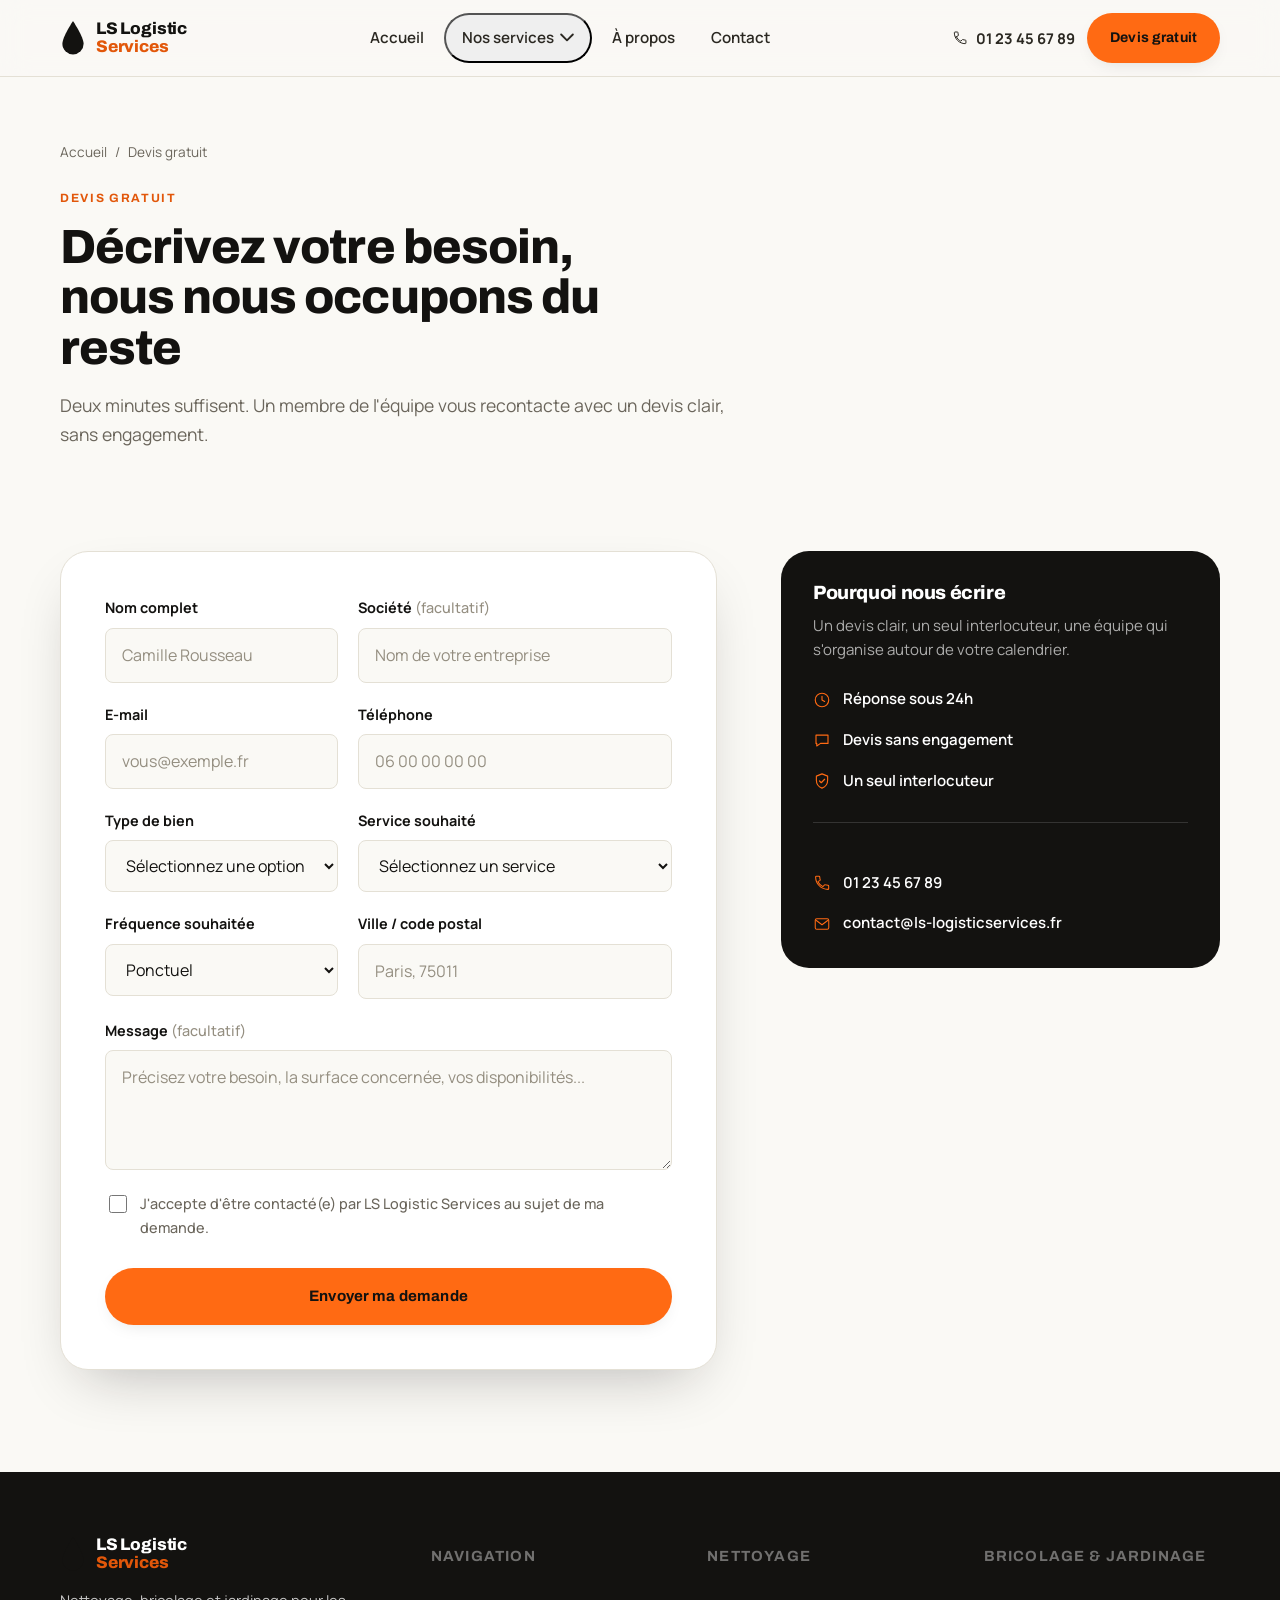
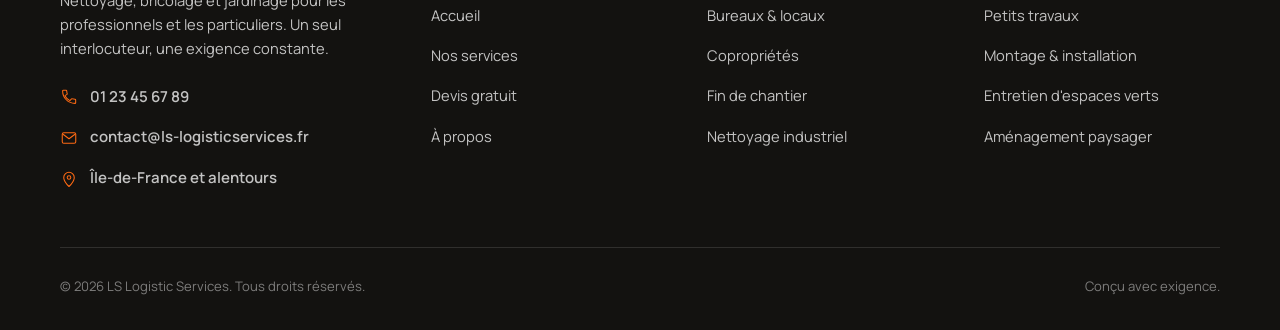
==== devis.html @ 2e5349ce "Build premium static site for LS Logistic Services Static HTML/CSS/JS site (no build step) covering " ====
<!DOCTYPE html>
<html lang="fr">
<head>
<meta charset="UTF-8" />
<meta name="viewport" content="width=device-width, initial-scale=1.0" />
<title>Devis gratuit | LS Logistic Services</title>
<meta name="description" content="Demandez votre devis gratuit pour un service de nettoyage, bricolage ou jardinage. Réponse sous 24h, sans engagement." />
<link rel="preconnect" href="https://fonts.googleapis.com" />
<link rel="preconnect" href="https://fonts.gstatic.com" crossorigin />
<link href="https://fonts.googleapis.com/css2?family=Archivo:wght@600;700;800&amp;family=Manrope:wght@400;500;600;700&amp;display=swap" rel="stylesheet" />
<link rel="stylesheet" href="assets/css/style.css" />
</head>
<body>

<header class="site-header">
  <div class="container nav">
    <a href="index.html" class="brand">
      <svg viewBox="0 0 24 32" fill="currentColor" aria-hidden="true"><path d="M12 0C12 0 2 15 2 21.5A10 10 0 0 0 22 21.5C22 15 12 0 12 0Z"/></svg>
      <span class="brand-name"><span>LS Logistic</span><span>Services</span></span>
    </a>

    <nav class="nav-links" aria-label="Navigation principale">
      <a href="index.html" class="nav-link">Accueil</a>
      <div class="has-mega">
        <button class="nav-link" data-mega-trigger type="button" aria-expanded="false" aria-haspopup="true">
          Nos services
          <svg viewBox="0 0 12 8" fill="none" aria-hidden="true"><path d="M1 1L6 6L11 1" stroke="currentColor" stroke-width="1.6" stroke-linecap="round" stroke-linejoin="round"/></svg>
        </button>
        <div class="mega" data-mega>
          <div class="mega-grid">
            <div>
              <div class="mega-col-title">Nettoyage</div>
              <a class="mega-link" href="service-nettoyage-bureaux.html">Bureaux &amp; locaux professionnels</a>
              <a class="mega-link" href="service-nettoyage-copropriete.html">Copropriétés &amp; parties communes</a>
              <a class="mega-link" href="service-nettoyage-fin-chantier.html">Fin de chantier</a>
              <a class="mega-link" href="service-nettoyage-industriel.html">Nettoyage industriel</a>
            </div>
            <div>
              <div class="mega-col-title">Bricolage</div>
              <a class="mega-link" href="service-bricolage-petits-travaux.html">Petits travaux &amp; réparations</a>
              <a class="mega-link" href="service-bricolage-montage.html">Montage &amp; installation</a>
            </div>
            <div>
              <div class="mega-col-title">Jardinage</div>
              <a class="mega-link" href="service-jardinage-entretien.html">Entretien d'espaces verts</a>
              <a class="mega-link" href="service-jardinage-amenagement.html">Aménagement paysager</a>
            </div>
          </div>
          <div class="mega-foot">
            <span class="field-help">8 services, une seule équipe de confiance.</span>
            <a href="services.html">Voir tous nos services →</a>
          </div>
        </div>
      </div>
      <a href="index.html#a-propos" class="nav-link">À propos</a>
      <a href="index.html#contact" class="nav-link">Contact</a>
    </nav>

    <div class="nav-actions">
      <a href="tel:+33123456789" class="nav-phone">
        <svg width="16" height="16" viewBox="0 0 24 24" fill="none" aria-hidden="true"><path d="M6.6 10.2c1.4 2.8 3.8 5.2 6.6 6.6l2.2-2.2c.3-.3.7-.4 1-.2 1.1.4 2.3.6 3.5.6.6 0 1 .4 1 1V19.5c0 .6-.4 1-1 1C10.9 20.5 3.5 13.1 3.5 4c0-.6.4-1 1-1H8c.6 0 1 .4 1 1 0 1.2.2 2.4.6 3.5.1.3 0 .7-.2 1L6.6 10.2Z" stroke="currentColor" stroke-width="1.5" stroke-linejoin="round" stroke-linecap="round"/></svg>
        01 23 45 67 89
      </a>
      <a href="devis.html" class="btn btn-primary nav-cta">Devis gratuit</a>
      <button class="nav-toggle" data-nav-toggle type="button" aria-label="Ouvrir le menu" aria-expanded="false">
        <svg viewBox="0 0 20 20" fill="none" aria-hidden="true"><path d="M3 5H17M3 10H17M3 15H17" stroke="currentColor" stroke-width="1.6" stroke-linecap="round"/></svg>
      </button>
    </div>
  </div>

  <div class="mobile-panel" data-mobile-panel>
    <a href="index.html" class="mobile-link">Accueil</a>
    <button class="mobile-link" data-mobile-sub-toggle type="button" aria-expanded="false" style="width:100%;border:none;background:none;text-align:left;">
      Nos services
      <svg width="16" height="16" viewBox="0 0 12 8" fill="none" aria-hidden="true"><path d="M1 1L6 6L11 1" stroke="currentColor" stroke-width="1.6" stroke-linecap="round" stroke-linejoin="round"/></svg>
    </button>
    <div class="mobile-sub" data-mobile-sub>
      <a href="service-nettoyage-bureaux.html">Nettoyage : Bureaux &amp; locaux</a>
      <a href="service-nettoyage-copropriete.html">Nettoyage : Copropriétés</a>
      <a href="service-nettoyage-fin-chantier.html">Nettoyage : Fin de chantier</a>
      <a href="service-nettoyage-industriel.html">Nettoyage : Industriel</a>
      <a href="service-bricolage-petits-travaux.html">Bricolage : Petits travaux</a>
      <a href="service-bricolage-montage.html">Bricolage : Montage &amp; installation</a>
      <a href="service-jardinage-entretien.html">Jardinage : Entretien</a>
      <a href="service-jardinage-amenagement.html">Jardinage : Aménagement</a>
      <a href="services.html">Voir tous nos services</a>
    </div>
    <a href="index.html#a-propos" class="mobile-link">À propos</a>
    <a href="index.html#contact" class="mobile-link">Contact</a>
    <a href="devis.html" class="btn btn-primary btn-block mobile-cta">Devis gratuit</a>
  </div>
</header>

<main>

  <section class="page-hero" style="padding-bottom:0;">
    <div class="container">
      <div class="crumb">
        <a href="index.html">Accueil</a>
        <span>/</span>
        <span>Devis gratuit</span>
      </div>
      <span class="eyebrow">Devis gratuit</span>
      <h1 style="margin-top:12px;max-width:20ch;">Décrivez votre besoin, nous nous occupons du reste</h1>
      <p class="lede" style="margin-top:18px;">Deux minutes suffisent. Un membre de l'équipe vous recontacte avec un devis clair, sans engagement.</p>
    </div>
  </section>

  <section class="section">
    <div class="container split" style="align-items:start;">

      <div data-quote-card data-reveal>
        <div class="form-card">
          <form data-quote-form novalidate>
            <div class="form-grid cols-2">
              <div class="field">
                <label for="nom">Nom complet</label>
                <input type="text" id="nom" name="nom" placeholder="Camille Rousseau" required />
                <span class="field-error">Merci d'indiquer votre nom.</span>
              </div>
              <div class="field">
                <label for="societe">Société <span class="optional">(facultatif)</span></label>
                <input type="text" id="societe" name="societe" placeholder="Nom de votre entreprise" />
              </div>
              <div class="field">
                <label for="email">E-mail</label>
                <input type="email" id="email" name="email" placeholder="vous@exemple.fr" required />
                <span class="field-error">Merci d'indiquer une adresse e-mail valide.</span>
              </div>
              <div class="field">
                <label for="telephone">Téléphone</label>
                <input type="tel" id="telephone" name="telephone" placeholder="06 00 00 00 00" required />
                <span class="field-error">Merci d'indiquer votre numéro de téléphone.</span>
              </div>
              <div class="field">
                <label for="type-bien">Type de bien</label>
                <select id="type-bien" name="type-bien" required>
                  <option value="">Sélectionnez une option</option>
                  <option value="particulier">Particulier</option>
                  <option value="copropriete">Copropriété</option>
                  <option value="bureaux">Bureaux &amp; commerces</option>
                  <option value="industriel">Site industriel</option>
                </select>
                <span class="field-error">Merci de préciser le type de bien.</span>
              </div>
              <div class="field">
                <label for="service">Service souhaité</label>
                <select id="service" name="service" required>
                  <option value="">Sélectionnez un service</option>
                  <optgroup label="Nettoyage">
                    <option value="nettoyage-bureaux">Bureaux &amp; locaux professionnels</option>
                    <option value="nettoyage-copropriete">Copropriétés &amp; parties communes</option>
                    <option value="nettoyage-fin-chantier">Fin de chantier</option>
                    <option value="nettoyage-industriel">Nettoyage industriel</option>
                  </optgroup>
                  <optgroup label="Bricolage">
                    <option value="bricolage-petits-travaux">Petits travaux &amp; réparations</option>
                    <option value="bricolage-montage">Montage &amp; installation</option>
                  </optgroup>
                  <optgroup label="Jardinage">
                    <option value="jardinage-entretien">Entretien d'espaces verts</option>
                    <option value="jardinage-amenagement">Aménagement paysager</option>
                  </optgroup>
                  <option value="plusieurs">Plusieurs services / à définir</option>
                </select>
                <span class="field-error">Merci de sélectionner un service.</span>
              </div>
              <div class="field">
                <label for="frequence">Fréquence souhaitée</label>
                <select id="frequence" name="frequence">
                  <option value="ponctuel">Ponctuel</option>
                  <option value="hebdomadaire">Hebdomadaire</option>
                  <option value="mensuel">Mensuel</option>
                  <option value="a-definir">À définir ensemble</option>
                </select>
              </div>
              <div class="field">
                <label for="ville">Ville / code postal</label>
                <input type="text" id="ville" name="ville" placeholder="Paris, 75011" required />
                <span class="field-error">Merci d'indiquer votre ville ou code postal.</span>
              </div>
            </div>

            <div class="field" style="margin-top:20px;">
              <label for="message">Message <span class="optional">(facultatif)</span></label>
              <textarea id="message" name="message" placeholder="Précisez votre besoin, la surface concernée, vos disponibilités..."></textarea>
            </div>

            <div class="checkbox-row" style="margin-top:22px;">
              <input type="checkbox" id="consent" name="consent" required />
              <label for="consent">J'accepte d'être contacté(e) par LS Logistic Services au sujet de ma demande.</label>
            </div>

            <button type="submit" class="btn btn-primary btn-block" style="margin-top:28px;">Envoyer ma demande</button>
          </form>
        </div>
      </div>

      <div data-quote-success class="form-card form-success" data-reveal>
        <svg viewBox="0 0 48 48" fill="none" aria-hidden="true"><circle cx="24" cy="24" r="21" stroke="currentColor" stroke-width="2"/><path d="M15 24.5L21 30.5L33 17.5" stroke="currentColor" stroke-width="2.4" stroke-linecap="round" stroke-linejoin="round"/></svg>
        <h3>Votre demande a bien été reçue</h3>
        <p>Merci. Un membre de l'équipe LS Logistic Services revient vers vous sous 24h avec un devis clair et sans engagement.</p>
        <a href="index.html" class="btn btn-outline" style="margin-top:24px;">Retour à l'accueil</a>
      </div>

      <div data-reveal data-reveal-delay="120">
        <div class="side-card">
          <h3>Pourquoi nous écrire</h3>
          <p>Un devis clair, un seul interlocuteur, une équipe qui s'organise autour de votre calendrier.</p>
          <div class="side-contact">
            <div>
              <svg viewBox="0 0 24 24" fill="none" aria-hidden="true"><circle cx="12" cy="12" r="9" stroke="currentColor" stroke-width="1.5"/><path d="M12 7V12L15.5 14" stroke="currentColor" stroke-width="1.5" stroke-linecap="round" stroke-linejoin="round"/></svg>
              Réponse sous 24h
            </div>
            <div>
              <svg viewBox="0 0 24 24" fill="none" aria-hidden="true"><path d="M4 5.5H20V16.5H10L5 20V16.5H4Z" stroke="currentColor" stroke-width="1.5" stroke-linejoin="round"/></svg>
              Devis sans engagement
            </div>
            <div>
              <svg viewBox="0 0 24 24" fill="none" aria-hidden="true"><path d="M12 2.5L19.5 5.5V11C19.5 16 16.2 20 12 21.5C7.8 20 4.5 16 4.5 11V5.5Z" stroke="currentColor" stroke-width="1.5" stroke-linejoin="round"/><path d="M8.7 12L11 14.3L15.5 9.7" stroke="currentColor" stroke-width="1.6" stroke-linecap="round" stroke-linejoin="round"/></svg>
              Un seul interlocuteur
            </div>
          </div>
          <div style="margin-top:28px;padding-top:24px;border-top:1px solid rgba(255,255,255,0.14);">
            <div class="side-contact">
              <a href="tel:+33123456789">
                <svg viewBox="0 0 24 24" fill="none" aria-hidden="true"><path d="M6.6 10.2c1.4 2.8 3.8 5.2 6.6 6.6l2.2-2.2c.3-.3.7-.4 1-.2 1.1.4 2.3.6 3.5.6.6 0 1 .4 1 1V19.5c0 .6-.4 1-1 1C10.9 20.5 3.5 13.1 3.5 4c0-.6.4-1 1-1H8c.6 0 1 .4 1 1 0 1.2.2 2.4.6 3.5.1.3 0 .7-.2 1L6.6 10.2Z" stroke="currentColor" stroke-width="1.4" stroke-linejoin="round" stroke-linecap="round"/></svg>
                01 23 45 67 89
              </a>
              <a href="mailto:contact@ls-logisticservices.fr">
                <svg viewBox="0 0 24 24" fill="none" aria-hidden="true"><rect x="3" y="5" width="18" height="14" rx="2" stroke="currentColor" stroke-width="1.4"/><path d="M4 7L12 13L20 7" stroke="currentColor" stroke-width="1.4" stroke-linecap="round" stroke-linejoin="round"/></svg>
                contact@ls-logisticservices.fr
              </a>
            </div>
          </div>
        </div>
      </div>

    </div>
  </section>

</main>

<footer class="site-footer" id="contact">
  <div class="container">
    <div class="footer-grid">
      <div class="footer-brand">
        <a href="index.html" class="brand">
          <svg viewBox="0 0 24 32" fill="currentColor" aria-hidden="true"><path d="M12 0C12 0 2 15 2 21.5A10 10 0 0 0 22 21.5C22 15 12 0 12 0Z"/></svg>
          <span class="brand-name"><span>LS Logistic</span><span>Services</span></span>
        </a>
        <p>Nettoyage, bricolage et jardinage pour les professionnels et les particuliers. Un seul interlocuteur, une exigence constante.</p>
        <div class="side-contact" style="margin-top:24px;">
          <a href="tel:+33123456789">
            <svg viewBox="0 0 24 24" fill="none" aria-hidden="true"><path d="M6.6 10.2c1.4 2.8 3.8 5.2 6.6 6.6l2.2-2.2c.3-.3.7-.4 1-.2 1.1.4 2.3.6 3.5.6.6 0 1 .4 1 1V19.5c0 .6-.4 1-1 1C10.9 20.5 3.5 13.1 3.5 4c0-.6.4-1 1-1H8c.6 0 1 .4 1 1 0 1.2.2 2.4.6 3.5.1.3 0 .7-.2 1L6.6 10.2Z" stroke="currentColor" stroke-width="1.4" stroke-linejoin="round" stroke-linecap="round"/></svg>
            01 23 45 67 89
          </a>
          <a href="mailto:contact@ls-logisticservices.fr">
            <svg viewBox="0 0 24 24" fill="none" aria-hidden="true"><rect x="3" y="5" width="18" height="14" rx="2" stroke="currentColor" stroke-width="1.4"/><path d="M4 7L12 13L20 7" stroke="currentColor" stroke-width="1.4" stroke-linecap="round" stroke-linejoin="round"/></svg>
            contact@ls-logisticservices.fr
          </a>
          <div>
            <svg viewBox="0 0 24 24" fill="none" aria-hidden="true"><path d="M12 22C12 22 19 15.4 19 10A7 7 0 0 0 5 10C5 15.4 12 22 12 22Z" stroke="currentColor" stroke-width="1.4" stroke-linejoin="round"/><circle cx="12" cy="10" r="2.4" stroke="currentColor" stroke-width="1.4"/></svg>
            Île-de-France et alentours
          </div>
        </div>
      </div>
      <div class="footer-col">
        <div class="footer-col-title">Navigation</div>
        <a href="index.html">Accueil</a>
        <a href="services.html">Nos services</a>
        <a href="devis.html">Devis gratuit</a>
        <a href="index.html#a-propos">À propos</a>
      </div>
      <div class="footer-col">
        <div class="footer-col-title">Nettoyage</div>
        <a href="service-nettoyage-bureaux.html">Bureaux &amp; locaux</a>
        <a href="service-nettoyage-copropriete.html">Copropriétés</a>
        <a href="service-nettoyage-fin-chantier.html">Fin de chantier</a>
        <a href="service-nettoyage-industriel.html">Nettoyage industriel</a>
      </div>
      <div class="footer-col">
        <div class="footer-col-title">Bricolage &amp; jardinage</div>
        <a href="service-bricolage-petits-travaux.html">Petits travaux</a>
        <a href="service-bricolage-montage.html">Montage &amp; installation</a>
        <a href="service-jardinage-entretien.html">Entretien d'espaces verts</a>
        <a href="service-jardinage-amenagement.html">Aménagement paysager</a>
      </div>
    </div>
    <div class="footer-bottom">
      <span>© 2026 LS Logistic Services. Tous droits réservés.</span>
      <span>Conçu avec exigence.</span>
    </div>
  </div>
</footer>

<script src="assets/js/main.js"></script>
</body>
</html>
---- assets/css/style.css ----
/* ==========================================================================
   LS Logistic Services: design system
   Ink / Paper / Orange. Archivo (display) + Manrope (text).
   ========================================================================== */

:root {
  --ink: #131210;
  --ink-soft: #2b2822;
  --paper: #faf9f5;
  --paper-alt: #f1eee6;
  --orange: #ff6a13;
  --orange-deep: #e2570a;
  --orange-tint: #fff0e2;
  --line: #e4e0d5;
  --gray: #6b665c;
  --gray-light: #948e80;
  --white: #ffffff;

  --radius-sm: 8px;
  --radius-md: 16px;
  --radius-lg: 28px;
  --radius-pill: 999px;

  --shadow-sm: 0 6px 20px -10px rgba(19, 18, 16, 0.18);
  --shadow-md: 0 24px 60px -24px rgba(19, 18, 16, 0.3);
  --shadow-lg: 0 40px 90px -30px rgba(19, 18, 16, 0.38);

  --ease: cubic-bezier(0.16, 1, 0.3, 1);
  --container: 1240px;
}

*,
*::before,
*::after {
  box-sizing: border-box;
}

html {
  scroll-behavior: smooth;
}

@media (prefers-reduced-motion: reduce) {
  html {
    scroll-behavior: auto;
  }
  *,
  *::before,
  *::after {
    animation-duration: 0.001ms !important;
    animation-iteration-count: 1 !important;
    transition-duration: 0.001ms !important;
    scroll-behavior: auto !important;
  }
}

body {
  margin: 0;
  background: var(--paper);
  color: var(--ink);
  font-family: "Manrope", -apple-system, BlinkMacSystemFont, "Segoe UI", sans-serif;
  font-size: 16px;
  line-height: 1.65;
  -webkit-font-smoothing: antialiased;
  text-rendering: optimizeLegibility;
}

img {
  max-width: 100%;
  display: block;
}

a {
  color: inherit;
  text-decoration: none;
}

ul {
  margin: 0;
  padding: 0;
  list-style: none;
}

button {
  font: inherit;
  cursor: pointer;
}

h1,
h2,
h3,
h4 {
  font-family: "Archivo", "Manrope", sans-serif;
  font-weight: 800;
  line-height: 1.05;
  letter-spacing: -0.02em;
  margin: 0;
  color: var(--ink);
}

p {
  margin: 0;
}

.container {
  width: 100%;
  max-width: var(--container);
  margin-inline: auto;
  padding-inline: 24px;
}

@media (min-width: 768px) {
  .container {
    padding-inline: 40px;
  }
}

.eyebrow {
  display: inline-flex;
  align-items: center;
  gap: 8px;
  font-family: "Archivo", sans-serif;
  font-size: 0.75rem;
  font-weight: 700;
  letter-spacing: 0.14em;
  text-transform: uppercase;
  color: var(--orange-deep);
}

.section {
  padding-block: clamp(56px, 8vw, 112px);
}

.section--alt {
  background: var(--paper-alt);
}

.section-head {
  max-width: 720px;
  margin-bottom: clamp(32px, 5vw, 56px);
}

.section-head h2 {
  font-size: clamp(1.9rem, 3.2vw, 2.6rem);
  margin-top: 12px;
}

.section-head p {
  margin-top: 16px;
  color: var(--gray);
  font-size: 1.05rem;
  max-width: 60ch;
}

.lede {
  font-size: 1.1rem;
  color: var(--gray);
  max-width: 62ch;
}

/* ---------------------------- Buttons ---------------------------- */

.btn {
  display: inline-flex;
  align-items: center;
  justify-content: center;
  gap: 10px;
  padding: 15px 28px;
  border-radius: var(--radius-pill);
  font-family: "Archivo", sans-serif;
  font-weight: 700;
  font-size: 0.95rem;
  letter-spacing: 0.01em;
  white-space: nowrap;
  border: 1.5px solid transparent;
  transition: transform 0.35s var(--ease), background-color 0.35s var(--ease),
    border-color 0.35s var(--ease), color 0.35s var(--ease), box-shadow 0.35s var(--ease);
}

.btn:active {
  transform: scale(0.97);
}

.btn-primary {
  background: var(--orange);
  color: var(--ink);
  box-shadow: var(--shadow-sm);
}

.btn-primary:hover {
  background: var(--orange-deep);
  box-shadow: var(--shadow-md);
  transform: translateY(-2px);
}

.btn-dark {
  background: var(--ink);
  color: var(--white);
}

.btn-dark:hover {
  background: var(--ink-soft);
  transform: translateY(-2px);
}

.btn-outline {
  background: transparent;
  border-color: var(--ink);
  color: var(--ink);
}

.btn-outline:hover {
  background: var(--ink);
  color: var(--white);
  transform: translateY(-2px);
}

.btn-outline-light {
  background: transparent;
  border-color: rgba(255, 255, 255, 0.4);
  color: var(--white);
}

.btn-outline-light:hover {
  background: rgba(255, 255, 255, 0.12);
  border-color: var(--white);
}

.btn-block {
  width: 100%;
}

/* ---------------------------- Header ---------------------------- */

.site-header {
  position: sticky;
  top: 0;
  z-index: 100;
  background: rgba(250, 249, 245, 0.86);
  backdrop-filter: blur(14px) saturate(140%);
  -webkit-backdrop-filter: blur(14px) saturate(140%);
  border-bottom: 1px solid var(--line);
}

.nav {
  height: 76px;
  display: flex;
  align-items: center;
  justify-content: space-between;
  gap: 24px;
}

.brand {
  display: flex;
  align-items: center;
  gap: 10px;
  font-family: "Archivo", sans-serif;
  font-weight: 800;
  font-size: 1.05rem;
  letter-spacing: -0.01em;
  color: var(--ink);
  flex-shrink: 0;
}

.brand svg {
  width: 26px;
  height: 34px;
  color: var(--ink);
}

.brand-name {
  display: flex;
  flex-direction: column;
  line-height: 1.05;
}

.brand-name span:last-child {
  color: var(--orange-deep);
}

.nav-links {
  display: none;
  align-items: center;
  gap: 4px;
}

.nav-link {
  display: flex;
  align-items: center;
  gap: 6px;
  padding: 10px 16px;
  border-radius: var(--radius-pill);
  font-weight: 600;
  font-size: 0.95rem;
  color: var(--ink-soft);
  transition: background-color 0.25s var(--ease), color 0.25s var(--ease);
}

.nav-link:hover,
.nav-link[aria-expanded="true"] {
  background: var(--paper-alt);
  color: var(--ink);
}

.nav-link svg {
  width: 14px;
  height: 14px;
  transition: transform 0.25s var(--ease);
}

.nav-link[aria-expanded="true"] svg {
  transform: rotate(180deg);
}

.nav-actions {
  display: flex;
  align-items: center;
  gap: 12px;
}

.nav-phone {
  display: none;
  font-weight: 700;
  font-size: 0.92rem;
  color: var(--ink-soft);
}

.nav-cta {
  padding: 12px 22px;
  font-size: 0.88rem;
}

@media (min-width: 1024px) {
  .nav-links {
    display: flex;
  }
  .nav-phone {
    display: inline-flex;
    align-items: center;
    gap: 8px;
  }
}

/* Mega menu */

.has-mega {
  position: relative;
}

.mega {
  position: absolute;
  top: calc(100% + 12px);
  left: 50%;
  transform: translate(-50%, 8px);
  width: min(760px, 86vw);
  background: var(--white);
  border: 1px solid var(--line);
  border-radius: var(--radius-lg);
  box-shadow: var(--shadow-lg);
  padding: 32px;
  opacity: 0;
  visibility: hidden;
  pointer-events: none;
  transition: opacity 0.3s var(--ease), transform 0.3s var(--ease), visibility 0.3s;
  z-index: 50;
}

.has-mega:hover .mega,
.has-mega:focus-within .mega,
.mega.is-open {
  opacity: 1;
  visibility: visible;
  pointer-events: auto;
  transform: translate(-50%, 0);
}

.mega-grid {
  display: grid;
  grid-template-columns: repeat(3, 1fr);
  gap: 28px;
}

.mega-col-title {
  font-family: "Archivo", sans-serif;
  font-size: 0.72rem;
  font-weight: 700;
  letter-spacing: 0.12em;
  text-transform: uppercase;
  color: var(--gray-light);
  margin-bottom: 14px;
}

.mega-link {
  display: block;
  padding: 10px 0;
  font-weight: 600;
  color: var(--ink-soft);
  border-bottom: 1px solid transparent;
  transition: color 0.2s var(--ease), padding-left 0.2s var(--ease);
}

.mega-link:hover {
  color: var(--orange-deep);
  padding-left: 4px;
}

.mega-foot {
  margin-top: 24px;
  padding-top: 20px;
  border-top: 1px solid var(--line);
  display: flex;
  align-items: center;
  justify-content: space-between;
  gap: 16px;
}

.mega-foot a {
  font-weight: 700;
  font-size: 0.92rem;
  color: var(--ink);
}

.mega-foot a:hover {
  color: var(--orange-deep);
}

/* Mobile nav */

.nav-toggle {
  display: inline-flex;
  align-items: center;
  justify-content: center;
  width: 42px;
  height: 42px;
  border-radius: var(--radius-sm);
  border: 1.5px solid var(--line);
  background: var(--white);
}

.nav-toggle svg {
  width: 18px;
  height: 18px;
}

@media (min-width: 1024px) {
  .nav-toggle {
    display: none;
  }
}

.mobile-panel {
  position: fixed;
  inset: 76px 0 0 0;
  background: var(--paper);
  z-index: 90;
  overflow-y: auto;
  padding: 24px;
  transform: translateX(100%);
  transition: transform 0.4s var(--ease);
}

.mobile-panel.is-open {
  transform: translateX(0);
}

@media (min-width: 1024px) {
  .mobile-panel {
    display: none;
  }
}

.mobile-link {
  display: flex;
  align-items: center;
  justify-content: space-between;
  padding: 18px 4px;
  border-bottom: 1px solid var(--line);
  font-family: "Archivo", sans-serif;
  font-weight: 700;
  font-size: 1.1rem;
}

.mobile-sub {
  padding-left: 12px;
  display: none;
}

.mobile-sub.is-open {
  display: block;
}

.mobile-sub a {
  display: block;
  padding: 12px 4px;
  font-weight: 600;
  color: var(--gray);
  border-bottom: 1px solid var(--line);
}

.mobile-cta {
  margin-top: 24px;
}

/* ---------------------------- Hero ---------------------------- */

.hero {
  padding-block: clamp(40px, 6vw, 72px) clamp(56px, 8vw, 96px);
}

.hero-grid {
  display: grid;
  gap: 48px;
  align-items: center;
}

@media (min-width: 960px) {
  .hero-grid {
    grid-template-columns: 1.05fr 0.95fr;
    gap: 64px;
  }
}

.hero h1 {
  font-size: clamp(2.4rem, 4.6vw, 3.7rem);
}

.hero h1 em {
  font-style: normal;
  color: var(--orange-deep);
}

.hero-sub {
  margin-top: 22px;
  font-size: 1.12rem;
  color: var(--gray);
  max-width: 46ch;
}

.hero-tags {
  display: flex;
  flex-wrap: wrap;
  gap: 10px;
  margin-top: 24px;
}

.tag {
  font-family: "Archivo", sans-serif;
  font-size: 0.78rem;
  font-weight: 700;
  letter-spacing: 0.04em;
  text-transform: uppercase;
  color: var(--orange-deep);
  background: var(--orange-tint);
  padding: 8px 14px;
  border-radius: var(--radius-pill);
}

.hero-actions {
  display: flex;
  flex-wrap: wrap;
  gap: 14px;
  margin-top: 32px;
}

.hero-stats {
  margin-top: 40px;
  display: grid;
  grid-template-columns: repeat(3, auto);
  gap: 32px;
}

.hero-stat b {
  display: block;
  font-family: "Archivo", sans-serif;
  font-size: 1.7rem;
  font-weight: 800;
  color: var(--ink);
}

.hero-stat span {
  font-size: 0.85rem;
  color: var(--gray);
}

.hero-media {
  position: relative;
}

.media-frame {
  position: relative;
  border-radius: var(--radius-lg);
  overflow: hidden;
  aspect-ratio: 4 / 5;
  background: linear-gradient(155deg, var(--ink) 0%, #2c2823 55%, var(--orange-deep) 165%);
  box-shadow: var(--shadow-lg);
}

.media-frame.ratio-wide {
  aspect-ratio: 16 / 10;
}

.media-frame.ratio-square {
  aspect-ratio: 1 / 1;
}

.media-placeholder {
  position: absolute;
  inset: 0;
  display: flex;
  flex-direction: column;
  align-items: center;
  justify-content: center;
  gap: 10px;
  padding: 24px;
  text-align: center;
  color: rgba(255, 255, 255, 0.86);
}

.media-placeholder svg {
  width: 34px;
  height: 34px;
  opacity: 0.9;
}

.media-placeholder b {
  font-family: "Archivo", sans-serif;
  font-size: 0.82rem;
  font-weight: 700;
  letter-spacing: 0.03em;
}

.media-placeholder span {
  font-size: 0.76rem;
  color: rgba(255, 255, 255, 0.65);
  max-width: 26ch;
}

.media-frame::before {
  content: "";
  position: absolute;
  inset: 0;
  background-image: repeating-linear-gradient(
    115deg,
    rgba(255, 106, 19, 0.16) 0px,
    rgba(255, 106, 19, 0.16) 2px,
    transparent 2px,
    transparent 64px
  );
  pointer-events: none;
}

.hero-badge {
  position: absolute;
  left: -20px;
  bottom: -20px;
  background: var(--white);
  border-radius: var(--radius-md);
  box-shadow: var(--shadow-md);
  padding: 18px 20px;
  display: flex;
  align-items: center;
  gap: 12px;
  max-width: 240px;
}

.hero-badge svg {
  width: 30px;
  height: 30px;
  color: var(--orange-deep);
  flex-shrink: 0;
}

.hero-badge b {
  display: block;
  font-family: "Archivo", sans-serif;
  font-size: 0.92rem;
}

.hero-badge span {
  font-size: 0.78rem;
  color: var(--gray);
}

@media (max-width: 640px) {
  .hero-badge {
    left: 12px;
    bottom: -16px;
    padding: 14px 16px;
  }
}

/* ------------------------- Logo strip / trust ------------------------- */

.trust-strip {
  border-top: 1px solid var(--line);
  border-bottom: 1px solid var(--line);
  padding-block: 28px;
}

.trust-row {
  display: flex;
  flex-wrap: wrap;
  align-items: center;
  justify-content: space-between;
  gap: 20px;
}

.trust-item {
  display: flex;
  align-items: center;
  gap: 10px;
  font-weight: 700;
  font-size: 0.9rem;
  color: var(--ink-soft);
}

.trust-item svg {
  width: 20px;
  height: 20px;
  color: var(--orange-deep);
  flex-shrink: 0;
}

/* ---------------------------- Service tiles ---------------------------- */

.tiles {
  display: grid;
  grid-template-columns: 1fr;
  gap: 20px;
}

@media (min-width: 720px) {
  .tiles {
    grid-template-columns: repeat(2, 1fr);
  }
}

@media (min-width: 1080px) {
  .tiles.tiles-3 {
    grid-template-columns: repeat(3, 1fr);
  }
}

.tile {
  position: relative;
  display: flex;
  flex-direction: column;
  justify-content: space-between;
  gap: 28px;
  padding: 30px;
  min-height: 240px;
  border-radius: var(--radius-lg);
  background: var(--white);
  border: 1px solid var(--line);
  overflow: hidden;
  transition: transform 0.4s var(--ease), box-shadow 0.4s var(--ease), border-color 0.4s var(--ease);
}

.tile:hover {
  transform: translateY(-6px);
  box-shadow: var(--shadow-md);
  border-color: transparent;
}

.tile-icon {
  width: 52px;
  height: 52px;
  border-radius: var(--radius-md);
  background: var(--orange-tint);
  color: var(--orange-deep);
  display: flex;
  align-items: center;
  justify-content: center;
}

.tile-icon svg {
  width: 26px;
  height: 26px;
}

.tile h3 {
  font-size: 1.24rem;
  margin-top: 18px;
}

.tile p {
  margin-top: 10px;
  color: var(--gray);
  font-size: 0.96rem;
}

.tile-link {
  display: inline-flex;
  align-items: center;
  gap: 8px;
  font-family: "Archivo", sans-serif;
  font-weight: 700;
  font-size: 0.88rem;
  color: var(--ink);
}

.tile-link svg {
  width: 15px;
  height: 15px;
  transition: transform 0.3s var(--ease);
}

.tile:hover .tile-link svg {
  transform: translateX(4px);
}

.tile--dark {
  background: var(--ink);
  border-color: var(--ink);
  color: var(--white);
}

.tile--dark .tile-icon {
  background: rgba(255, 106, 19, 0.18);
  color: var(--orange);
}

.tile--dark h3,
.tile--dark .tile-link {
  color: var(--white);
}

.tile--dark p {
  color: rgba(255, 255, 255, 0.65);
}

.tile-category {
  position: absolute;
  top: 24px;
  right: 24px;
  font-family: "Archivo", sans-serif;
  font-size: 0.68rem;
  font-weight: 700;
  letter-spacing: 0.08em;
  text-transform: uppercase;
  color: var(--gray-light);
}

.tile--dark .tile-category {
  color: rgba(255, 255, 255, 0.45);
}

/* ---------------------------- Values / bento ---------------------------- */

.values-grid {
  display: grid;
  grid-template-columns: 1fr;
  gap: 20px;
}

@media (min-width: 780px) {
  .values-grid {
    grid-template-columns: repeat(6, 1fr);
  }
  .values-grid .value-card:nth-child(1) {
    grid-column: span 3;
  }
  .values-grid .value-card:nth-child(2) {
    grid-column: span 3;
  }
  .values-grid .value-card:nth-child(3) {
    grid-column: span 2;
  }
  .values-grid .value-card:nth-child(4) {
    grid-column: span 2;
  }
  .values-grid .value-card:nth-child(5) {
    grid-column: span 2;
  }
}

.value-card {
  padding: 30px;
  border-radius: var(--radius-lg);
  background: var(--white);
  border: 1px solid var(--line);
}

.value-card.is-orange {
  background: var(--orange);
  border-color: var(--orange);
}

.value-card.is-orange * {
  color: var(--ink);
}

.value-card.is-ink {
  background: var(--ink);
  border-color: var(--ink);
}

.value-card.is-ink h3,
.value-card.is-ink p {
  color: var(--white);
}

.value-card.is-ink p {
  color: rgba(255, 255, 255, 0.68);
}

.value-num {
  font-family: "Archivo", sans-serif;
  font-weight: 800;
  font-size: 0.8rem;
  color: var(--orange-deep);
  letter-spacing: 0.04em;
}

.value-card h3 {
  margin-top: 14px;
  font-size: 1.3rem;
}

.value-card p {
  margin-top: 10px;
  color: var(--gray);
  font-size: 0.96rem;
}

/* ---------------------------- Process ---------------------------- */

.process-list {
  display: grid;
  gap: 0;
  border-top: 1px solid var(--line);
}

.process-row {
  display: grid;
  grid-template-columns: 72px 1fr;
  gap: 24px;
  padding-block: 30px;
  border-bottom: 1px solid var(--line);
}

@media (min-width: 780px) {
  .process-row {
    grid-template-columns: 96px 1fr 1fr;
    align-items: start;
  }
}

.process-index {
  font-family: "Archivo", sans-serif;
  font-weight: 800;
  font-size: 1.6rem;
  color: var(--line);
}

.process-row h3 {
  font-size: 1.28rem;
}

.process-row p {
  margin-top: 8px;
  color: var(--gray);
  max-width: 52ch;
}

/* ---------------------------- Testimonials ---------------------------- */

.quote-marquee {
  overflow: hidden;
  position: relative;
  mask-image: linear-gradient(90deg, transparent, #000 8%, #000 92%, transparent);
}

.quote-track {
  display: flex;
  gap: 20px;
  width: max-content;
  animation: scrollX 42s linear infinite;
}

@keyframes scrollX {
  from {
    transform: translateX(0);
  }
  to {
    transform: translateX(-50%);
  }
}

@media (prefers-reduced-motion: reduce) {
  .quote-track {
    animation: none;
    flex-wrap: wrap;
    width: 100%;
  }
}

.quote-card {
  width: min(400px, 84vw);
  flex-shrink: 0;
  background: var(--white);
  border: 1px solid var(--line);
  border-radius: var(--radius-lg);
  padding: 28px;
}

.quote-stars {
  display: flex;
  gap: 4px;
  color: var(--orange);
}

.quote-stars svg {
  width: 16px;
  height: 16px;
}

.quote-card p {
  margin-top: 16px;
  font-size: 1.02rem;
  color: var(--ink-soft);
  line-height: 1.55;
}

.quote-attr {
  margin-top: 20px;
  display: flex;
  align-items: center;
  gap: 12px;
}

.quote-avatar {
  width: 40px;
  height: 40px;
  border-radius: 50%;
  background: var(--paper-alt);
  display: flex;
  align-items: center;
  justify-content: center;
  font-family: "Archivo", sans-serif;
  font-weight: 800;
  color: var(--orange-deep);
  flex-shrink: 0;
}

.quote-attr b {
  display: block;
  font-size: 0.92rem;
}

.quote-attr span {
  font-size: 0.82rem;
  color: var(--gray);
}

/* ---------------------------- CTA band ---------------------------- */

.cta-band {
  background: var(--ink);
  border-radius: var(--radius-lg);
  padding: clamp(36px, 6vw, 64px);
  display: grid;
  gap: 28px;
  color: var(--white);
  position: relative;
  overflow: hidden;
}

.cta-band::before {
  content: "";
  position: absolute;
  inset: 0;
  background: radial-gradient(circle at 85% 15%, rgba(255, 106, 19, 0.28), transparent 55%);
  pointer-events: none;
}

@media (min-width: 860px) {
  .cta-band {
    grid-template-columns: 1.2fr auto;
    align-items: center;
  }
}

.cta-band h2 {
  color: var(--white);
  font-size: clamp(1.8rem, 3vw, 2.35rem);
  position: relative;
}

.cta-band p {
  margin-top: 14px;
  color: rgba(255, 255, 255, 0.68);
  max-width: 48ch;
  position: relative;
}

.cta-band-actions {
  display: flex;
  flex-wrap: wrap;
  gap: 14px;
  position: relative;
}

/* ---------------------------- Cards / lists ---------------------------- */

.check-list {
  display: grid;
  gap: 14px;
}

.check-item {
  display: flex;
  align-items: flex-start;
  gap: 12px;
}

.check-item svg {
  width: 20px;
  height: 20px;
  color: var(--orange-deep);
  flex-shrink: 0;
  margin-top: 2px;
}

.check-item span {
  color: var(--ink-soft);
  font-size: 0.98rem;
}

.split {
  display: grid;
  gap: 40px;
  align-items: center;
}

@media (min-width: 960px) {
  .split {
    grid-template-columns: 1fr 1fr;
    gap: 64px;
  }
  .split.reverse {
    direction: rtl;
  }
  .split.reverse > * {
    direction: ltr;
  }
}

.stat-row {
  display: grid;
  grid-template-columns: repeat(2, 1fr);
  gap: 24px;
  margin-top: 32px;
}

@media (min-width: 560px) {
  .stat-row {
    grid-template-columns: repeat(4, 1fr);
  }
}

.stat-row b {
  display: block;
  font-family: "Archivo", sans-serif;
  font-size: 1.9rem;
  font-weight: 800;
}

.stat-row span {
  font-size: 0.82rem;
  color: var(--gray);
}

/* ---------------------------- Breadcrumb / page hero ---------------------------- */

.crumb {
  display: flex;
  align-items: center;
  gap: 8px;
  font-size: 0.85rem;
  color: var(--gray);
  margin-bottom: 20px;
}

.crumb a:hover {
  color: var(--orange-deep);
}

.page-hero {
  padding-block: clamp(40px, 6vw, 64px) clamp(48px, 7vw, 80px);
}

.page-hero-top {
  display: grid;
  gap: 32px;
}

@media (min-width: 900px) {
  .page-hero-top {
    grid-template-columns: 1.3fr 0.9fr;
    align-items: start;
  }
}

.page-hero h1 {
  font-size: clamp(2.1rem, 4vw, 3rem);
}

.service-nav {
  border-radius: var(--radius-lg);
  border: 1px solid var(--line);
  background: var(--white);
  padding: 20px;
}

.service-nav-title {
  font-family: "Archivo", sans-serif;
  font-size: 0.72rem;
  font-weight: 700;
  letter-spacing: 0.1em;
  text-transform: uppercase;
  color: var(--gray-light);
  padding: 6px 10px 12px;
}

.service-nav a {
  display: flex;
  align-items: center;
  justify-content: space-between;
  gap: 12px;
  padding: 12px 10px;
  border-radius: var(--radius-sm);
  font-weight: 600;
  font-size: 0.94rem;
  color: var(--ink-soft);
}

.service-nav a svg {
  width: 14px;
  height: 14px;
  flex-shrink: 0;
}

.service-nav a:hover,
.service-nav a[aria-current="page"] {
  background: var(--orange-tint);
  color: var(--orange-deep);
}

/* ---------------------------- FAQ ---------------------------- */

.faq {
  border-top: 1px solid var(--line);
}

.faq-item {
  border-bottom: 1px solid var(--line);
}

.faq-q {
  width: 100%;
  display: flex;
  align-items: center;
  justify-content: space-between;
  gap: 20px;
  padding-block: 24px;
  background: none;
  border: none;
  text-align: left;
  font-family: "Archivo", sans-serif;
  font-weight: 700;
  font-size: 1.05rem;
  color: var(--ink);
}

.faq-q svg {
  width: 18px;
  height: 18px;
  flex-shrink: 0;
  transition: transform 0.3s var(--ease);
  color: var(--orange-deep);
}

.faq-item.is-open .faq-q svg {
  transform: rotate(45deg);
}

.faq-a {
  max-height: 0;
  overflow: hidden;
  transition: max-height 0.35s var(--ease);
}

.faq-a p {
  padding-bottom: 24px;
  color: var(--gray);
  max-width: 62ch;
}

/* ---------------------------- Forms ---------------------------- */

.form-card {
  background: var(--white);
  border: 1px solid var(--line);
  border-radius: var(--radius-lg);
  padding: clamp(24px, 4vw, 44px);
  box-shadow: var(--shadow-md);
}

.form-grid {
  display: grid;
  grid-template-columns: 1fr;
  gap: 20px;
}

@media (min-width: 640px) {
  .form-grid.cols-2 {
    grid-template-columns: 1fr 1fr;
  }
}

.field {
  display: flex;
  flex-direction: column;
  gap: 8px;
}

.field label {
  font-weight: 700;
  font-size: 0.9rem;
  color: var(--ink);
}

.field .optional {
  font-weight: 500;
  color: var(--gray-light);
}

.field input,
.field select,
.field textarea {
  font: inherit;
  padding: 13px 16px;
  border-radius: var(--radius-sm);
  border: 1.5px solid var(--line);
  background: var(--paper);
  color: var(--ink);
  transition: border-color 0.25s var(--ease), box-shadow 0.25s var(--ease);
}

.field input::placeholder,
.field textarea::placeholder {
  color: var(--gray-light);
}

.field input:focus,
.field select:focus,
.field textarea:focus {
  outline: none;
  border-color: var(--orange-deep);
  box-shadow: 0 0 0 4px var(--orange-tint);
}

.field textarea {
  resize: vertical;
  min-height: 120px;
}

.field-help {
  font-size: 0.82rem;
  color: var(--gray);
}

.field-error {
  font-size: 0.82rem;
  color: #b3261e;
  display: none;
}

.field.has-error input,
.field.has-error select,
.field.has-error textarea {
  border-color: #b3261e;
}

.field.has-error .field-error {
  display: block;
}

.checkbox-row {
  display: flex;
  align-items: flex-start;
  gap: 10px;
}

.checkbox-row input {
  margin-top: 3px;
  width: 18px;
  height: 18px;
  accent-color: var(--orange-deep);
  flex-shrink: 0;
}

.checkbox-row label {
  font-size: 0.9rem;
  color: var(--gray);
  font-weight: 500;
}

.checkbox-group {
  display: grid;
  grid-template-columns: repeat(auto-fit, minmax(150px, 1fr));
  gap: 12px;
}

.chip-check {
  display: flex;
  align-items: center;
  gap: 10px;
  padding: 13px 16px;
  border: 1.5px solid var(--line);
  border-radius: var(--radius-sm);
  cursor: pointer;
  transition: border-color 0.25s var(--ease), background-color 0.25s var(--ease);
}

.chip-check:has(input:checked) {
  border-color: var(--orange-deep);
  background: var(--orange-tint);
}

.chip-check input {
  accent-color: var(--orange-deep);
  width: 17px;
  height: 17px;
}

.chip-check span {
  font-weight: 600;
  font-size: 0.9rem;
}

.form-success {
  display: none;
  text-align: center;
  padding: 40px 20px;
}

.form-success.is-visible {
  display: block;
}

.form-success svg {
  width: 56px;
  height: 56px;
  color: var(--orange-deep);
  margin-inline: auto;
}

.form-success h3 {
  margin-top: 18px;
  font-size: 1.4rem;
}

.form-success p {
  margin-top: 10px;
  color: var(--gray);
  max-width: 42ch;
  margin-inline: auto;
}

.side-card {
  background: var(--ink);
  color: var(--white);
  border-radius: var(--radius-lg);
  padding: 32px;
}

.side-card h3 {
  color: var(--white);
  font-size: 1.2rem;
}

.side-card p {
  margin-top: 10px;
  color: rgba(255, 255, 255, 0.65);
  font-size: 0.94rem;
}

.side-contact {
  margin-top: 24px;
  display: grid;
  gap: 16px;
}

.side-contact a,
.side-contact div {
  display: flex;
  align-items: center;
  gap: 12px;
  font-weight: 600;
  font-size: 0.94rem;
}

.side-contact svg {
  width: 18px;
  height: 18px;
  color: var(--orange);
  flex-shrink: 0;
}

/* ---------------------------- Footer ---------------------------- */

.site-footer {
  background: var(--ink);
  color: rgba(255, 255, 255, 0.75);
  padding-block: 64px 32px;
}

.footer-grid {
  display: grid;
  gap: 40px;
  grid-template-columns: 1fr;
}

@media (min-width: 780px) {
  .footer-grid {
    grid-template-columns: 1.4fr 1fr 1fr 1fr;
  }
}

.footer-brand .brand {
  color: var(--white);
}

.footer-brand p {
  margin-top: 16px;
  max-width: 32ch;
  font-size: 0.92rem;
}

.footer-col-title {
  font-family: "Archivo", sans-serif;
  font-size: 0.78rem;
  font-weight: 700;
  letter-spacing: 0.08em;
  text-transform: uppercase;
  color: rgba(255, 255, 255, 0.4);
  margin-bottom: 18px;
}

.footer-col a,
.footer-col div {
  display: block;
  padding-block: 8px;
  font-size: 0.92rem;
}

.footer-col a:hover {
  color: var(--orange);
}

.footer-bottom {
  margin-top: 56px;
  padding-top: 28px;
  border-top: 1px solid rgba(255, 255, 255, 0.12);
  display: flex;
  flex-wrap: wrap;
  gap: 12px;
  align-items: center;
  justify-content: space-between;
  font-size: 0.82rem;
  color: rgba(255, 255, 255, 0.45);
}

/* ---------------------------- Reveal ---------------------------- */

[data-reveal] {
  opacity: 0;
  transform: translateY(22px);
  transition: opacity 0.7s var(--ease), transform 0.7s var(--ease);
}

[data-reveal].is-visible {
  opacity: 1;
  transform: translateY(0);
}

@media (prefers-reduced-motion: reduce) {
  [data-reveal] {
    opacity: 1;
    transform: none;
    transition: none;
  }
}

/* ---------------------------- Utilities ---------------------------- */

.stack {
  display: grid;
  gap: 16px;
}

.center-head {
  max-width: 640px;
  margin-inline: auto;
  text-align: center;
}

.center-head p {
  margin-inline: auto;
}

.mt-lg {
  margin-top: clamp(32px, 5vw, 56px);
}
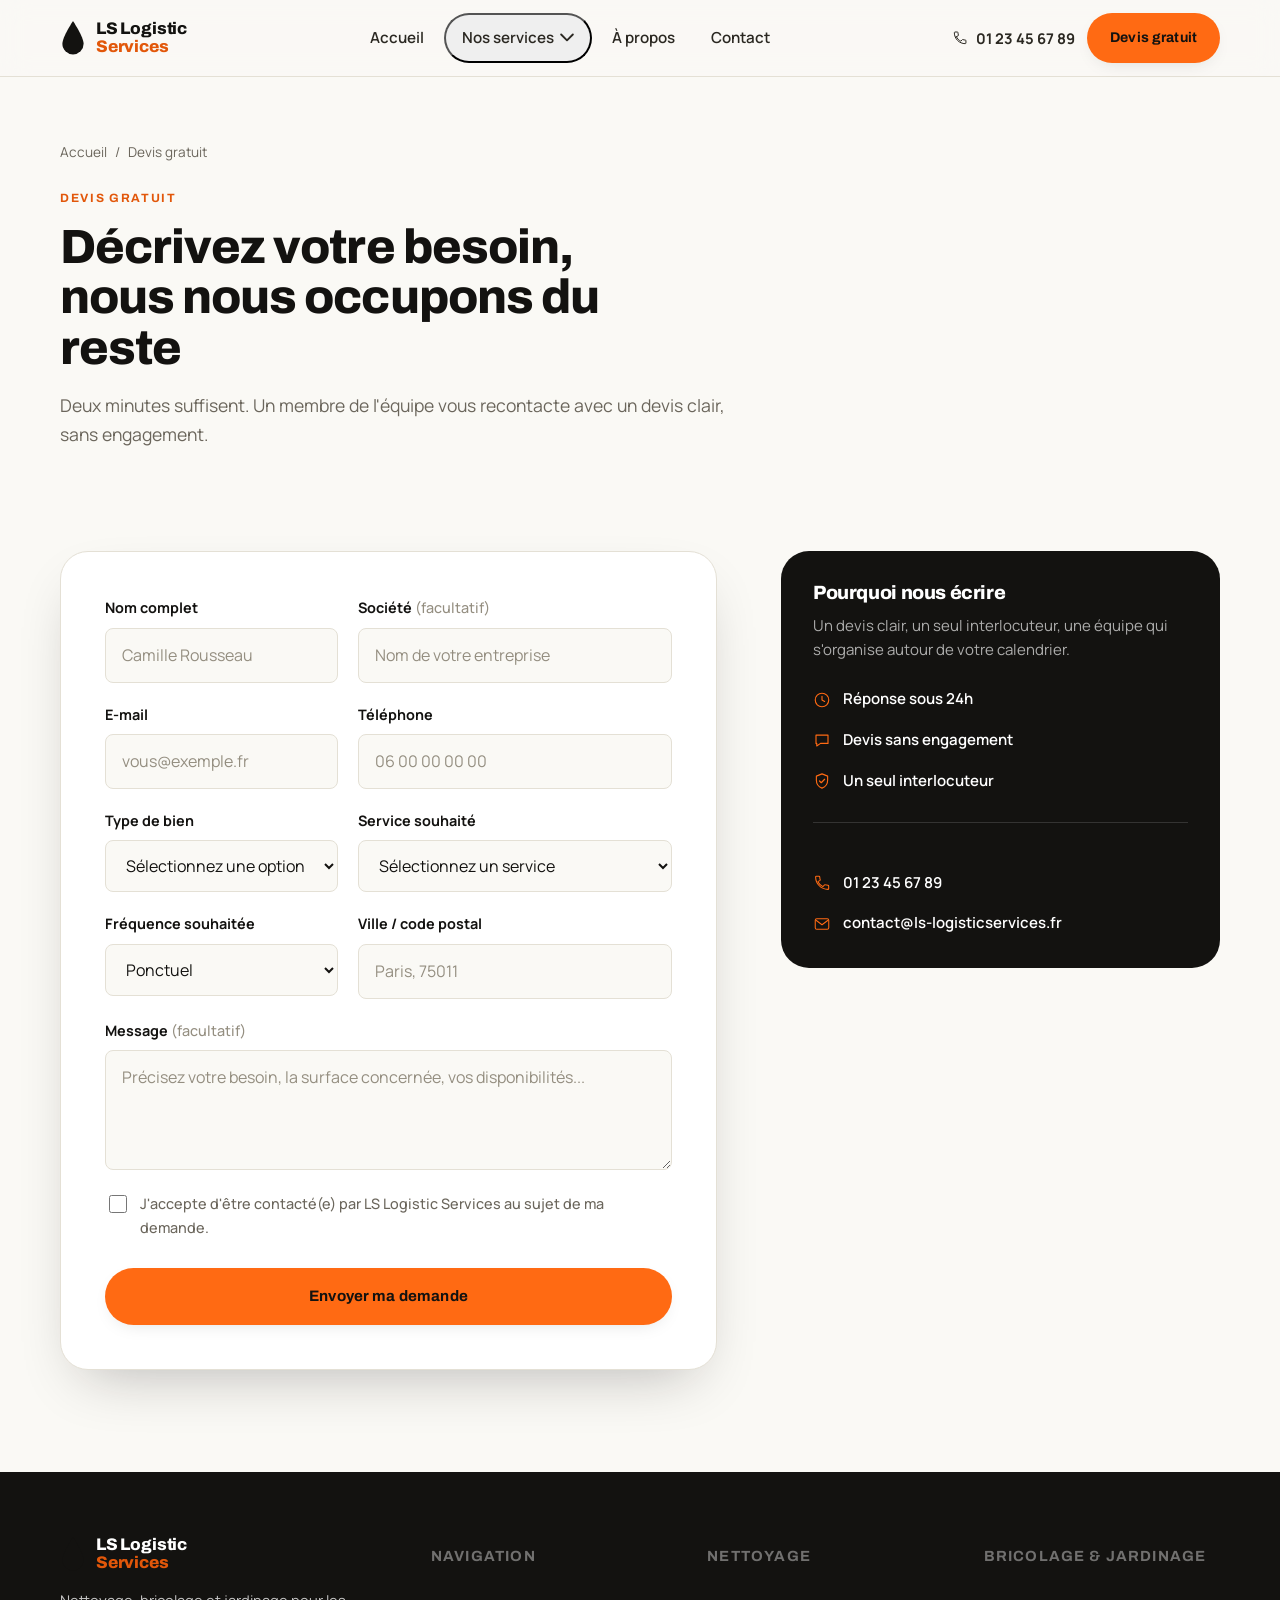
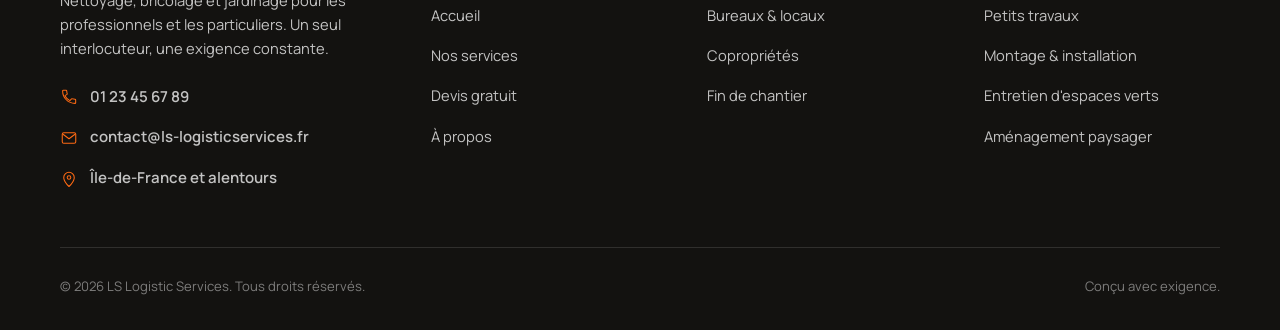
==== commit 6bcecd6f: "Add montage & aménagement paysager photos, drop Nettoyage industriel Adds real photos for the last t" ====
--- a/devis.html
+++ b/devis.html
@@ -33,7 +33,6 @@
               <a class="mega-link" href="service-nettoyage-bureaux.html">Bureaux &amp; locaux professionnels</a>
               <a class="mega-link" href="service-nettoyage-copropriete.html">Copropriétés &amp; parties communes</a>
               <a class="mega-link" href="service-nettoyage-fin-chantier.html">Fin de chantier</a>
-              <a class="mega-link" href="service-nettoyage-industriel.html">Nettoyage industriel</a>
             </div>
             <div>
               <div class="mega-col-title">Bricolage</div>
@@ -47,7 +46,7 @@
             </div>
           </div>
           <div class="mega-foot">
-            <span class="field-help">8 services, une seule équipe de confiance.</span>
+            <span class="field-help">7 services, une seule équipe de confiance.</span>
             <a href="services.html">Voir tous nos services →</a>
           </div>
         </div>
@@ -78,7 +77,6 @@
       <a href="service-nettoyage-bureaux.html">Nettoyage : Bureaux &amp; locaux</a>
       <a href="service-nettoyage-copropriete.html">Nettoyage : Copropriétés</a>
       <a href="service-nettoyage-fin-chantier.html">Nettoyage : Fin de chantier</a>
-      <a href="service-nettoyage-industriel.html">Nettoyage : Industriel</a>
       <a href="service-bricolage-petits-travaux.html">Bricolage : Petits travaux</a>
       <a href="service-bricolage-montage.html">Bricolage : Montage &amp; installation</a>
       <a href="service-jardinage-entretien.html">Jardinage : Entretien</a>
@@ -151,7 +149,6 @@
                     <option value="nettoyage-bureaux">Bureaux &amp; locaux professionnels</option>
                     <option value="nettoyage-copropriete">Copropriétés &amp; parties communes</option>
                     <option value="nettoyage-fin-chantier">Fin de chantier</option>
-                    <option value="nettoyage-industriel">Nettoyage industriel</option>
                   </optgroup>
                   <optgroup label="Bricolage">
                     <option value="bricolage-petits-travaux">Petits travaux &amp; réparations</option>
@@ -277,7 +274,6 @@
         <a href="service-nettoyage-bureaux.html">Bureaux &amp; locaux</a>
         <a href="service-nettoyage-copropriete.html">Copropriétés</a>
         <a href="service-nettoyage-fin-chantier.html">Fin de chantier</a>
-        <a href="service-nettoyage-industriel.html">Nettoyage industriel</a>
       </div>
       <div class="footer-col">
         <div class="footer-col-title">Bricolage &amp; jardinage</div>
--- a/assets/css/style.css
+++ b/assets/css/style.css
@@ -688,6 +688,83 @@
   }
 }
 
+/* ---------------------------- Image corridor ---------------------------- */
+
+.corridor-plane {
+  position: absolute;
+  inset: 0;
+  pointer-events: none;
+}
+
+.corridor-stage {
+  position: absolute;
+  inset: 0;
+  transform-style: preserve-3d;
+}
+
+.corridor-card {
+  position: absolute;
+  overflow: hidden;
+  backface-visibility: hidden;
+}
+
+.corridor-card img {
+  width: 100%;
+  height: 100%;
+  object-fit: cover;
+}
+
+/* ---------------------------- Corridor hero ---------------------------- */
+
+.hero--corridor {
+  position: relative;
+  overflow: hidden;
+  min-height: min(760px, 94vh);
+  display: flex;
+  align-items: center;
+  padding-block: 0;
+  background: var(--ink);
+}
+
+.corridor {
+  position: absolute;
+  inset: 0;
+}
+
+.hero-scrim {
+  position: absolute;
+  inset: 0;
+  background: radial-gradient(60% 60% at 50% 45%, rgba(19, 18, 16, 0.35), rgba(19, 18, 16, 0.82) 75%),
+    linear-gradient(180deg, rgba(19, 18, 16, 0.5), rgba(19, 18, 16, 0.75) 70%, rgba(19, 18, 16, 0.92));
+  pointer-events: none;
+}
+
+.hero-corridor-content {
+  position: relative;
+  z-index: 2;
+  text-align: center;
+  margin-inline: auto;
+  max-width: 720px;
+}
+
+.hero-corridor-content .hero-tags,
+.hero-corridor-content .hero-actions {
+  justify-content: center;
+}
+
+.hero-corridor-content h1 {
+  color: var(--white);
+}
+
+.hero-corridor-content h1 em {
+  color: var(--orange);
+}
+
+.hero-corridor-content .hero-sub {
+  color: rgba(255, 255, 255, 0.72);
+  margin-inline: auto;
+}
+
 /* ------------------------- Logo strip / trust ------------------------- */
 
 .trust-strip {
@@ -844,6 +921,55 @@
   color: rgba(255, 255, 255, 0.45);
 }
 
+.tile--photo {
+  position: relative;
+  color: var(--white);
+  isolation: isolate;
+  min-height: 300px;
+}
+
+.tile--photo img {
+  position: absolute;
+  inset: 0;
+  width: 100%;
+  height: 100%;
+  object-fit: cover;
+  z-index: -2;
+  transition: transform 0.6s var(--ease);
+}
+
+.tile--photo:hover img {
+  transform: scale(1.05);
+}
+
+.tile--photo::before {
+  content: "";
+  position: absolute;
+  inset: 0;
+  z-index: -1;
+  background: linear-gradient(180deg, rgba(19, 18, 16, 0.08) 0%, rgba(19, 18, 16, 0.32) 45%, rgba(19, 18, 16, 0.92) 100%);
+}
+
+.tile--photo .tile-icon {
+  background: rgba(255, 255, 255, 0.16);
+  color: var(--white);
+  backdrop-filter: blur(6px);
+  -webkit-backdrop-filter: blur(6px);
+}
+
+.tile--photo h3,
+.tile--photo .tile-link {
+  color: var(--white);
+}
+
+.tile--photo p {
+  color: rgba(255, 255, 255, 0.78);
+}
+
+.tile--photo .tile-category {
+  color: rgba(255, 255, 255, 0.7);
+}
+
 /* ---------------------------- Values / bento ---------------------------- */
 
 .values-grid {
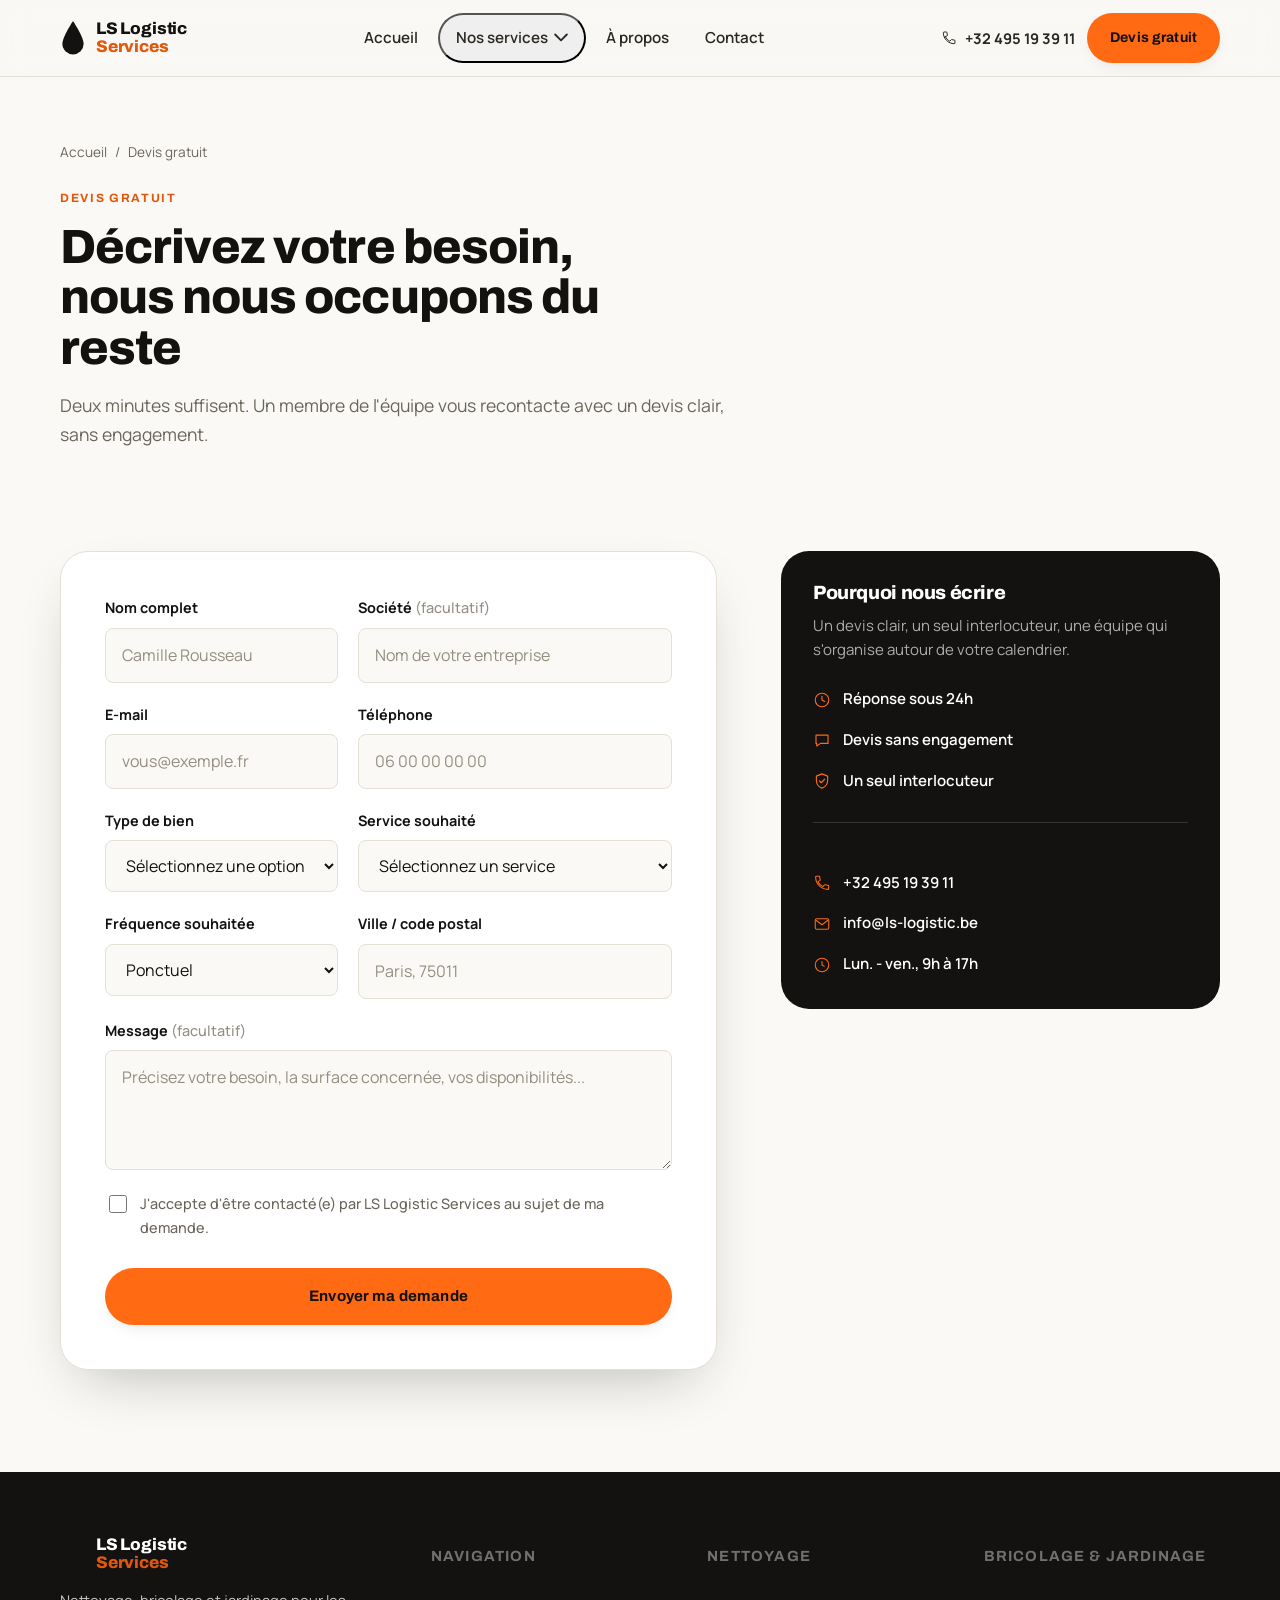
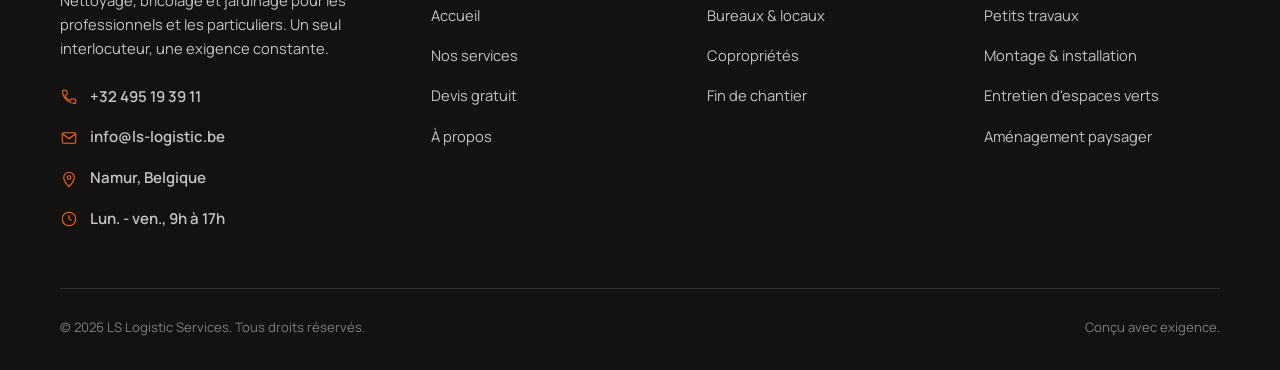
==== commit 25f330fe: "Lighten hero corridor scrim, update real contact info Hero: halves the dark overlay's opacity (radia" ====
--- a/devis.html
+++ b/devis.html
@@ -56,9 +56,9 @@
     </nav>
 
     <div class="nav-actions">
-      <a href="tel:+33123456789" class="nav-phone">
+      <a href="tel:+32495193911" class="nav-phone">
         <svg width="16" height="16" viewBox="0 0 24 24" fill="none" aria-hidden="true"><path d="M6.6 10.2c1.4 2.8 3.8 5.2 6.6 6.6l2.2-2.2c.3-.3.7-.4 1-.2 1.1.4 2.3.6 3.5.6.6 0 1 .4 1 1V19.5c0 .6-.4 1-1 1C10.9 20.5 3.5 13.1 3.5 4c0-.6.4-1 1-1H8c.6 0 1 .4 1 1 0 1.2.2 2.4.6 3.5.1.3 0 .7-.2 1L6.6 10.2Z" stroke="currentColor" stroke-width="1.5" stroke-linejoin="round" stroke-linecap="round"/></svg>
-        01 23 45 67 89
+        +32 495 19 39 11
       </a>
       <a href="devis.html" class="btn btn-primary nav-cta">Devis gratuit</a>
       <button class="nav-toggle" data-nav-toggle type="button" aria-label="Ouvrir le menu" aria-expanded="false">
@@ -220,14 +220,18 @@
           </div>
           <div style="margin-top:28px;padding-top:24px;border-top:1px solid rgba(255,255,255,0.14);">
             <div class="side-contact">
-              <a href="tel:+33123456789">
+              <a href="tel:+32495193911">
                 <svg viewBox="0 0 24 24" fill="none" aria-hidden="true"><path d="M6.6 10.2c1.4 2.8 3.8 5.2 6.6 6.6l2.2-2.2c.3-.3.7-.4 1-.2 1.1.4 2.3.6 3.5.6.6 0 1 .4 1 1V19.5c0 .6-.4 1-1 1C10.9 20.5 3.5 13.1 3.5 4c0-.6.4-1 1-1H8c.6 0 1 .4 1 1 0 1.2.2 2.4.6 3.5.1.3 0 .7-.2 1L6.6 10.2Z" stroke="currentColor" stroke-width="1.4" stroke-linejoin="round" stroke-linecap="round"/></svg>
-                01 23 45 67 89
+                +32 495 19 39 11
               </a>
-              <a href="mailto:contact@ls-logisticservices.fr">
+              <a href="mailto:info@ls-logistic.be">
                 <svg viewBox="0 0 24 24" fill="none" aria-hidden="true"><rect x="3" y="5" width="18" height="14" rx="2" stroke="currentColor" stroke-width="1.4"/><path d="M4 7L12 13L20 7" stroke="currentColor" stroke-width="1.4" stroke-linecap="round" stroke-linejoin="round"/></svg>
-                contact@ls-logisticservices.fr
+                info@ls-logistic.be
               </a>
+              <div>
+                <svg viewBox="0 0 24 24" fill="none" aria-hidden="true"><circle cx="12" cy="12" r="9" stroke="currentColor" stroke-width="1.4"/><path d="M12 7.5V12L15 13.8" stroke="currentColor" stroke-width="1.4" stroke-linecap="round" stroke-linejoin="round"/></svg>
+                Lun. - ven., 9h à 17h
+              </div>
             </div>
           </div>
         </div>
@@ -248,17 +252,21 @@
         </a>
         <p>Nettoyage, bricolage et jardinage pour les professionnels et les particuliers. Un seul interlocuteur, une exigence constante.</p>
         <div class="side-contact" style="margin-top:24px;">
-          <a href="tel:+33123456789">
+          <a href="tel:+32495193911">
             <svg viewBox="0 0 24 24" fill="none" aria-hidden="true"><path d="M6.6 10.2c1.4 2.8 3.8 5.2 6.6 6.6l2.2-2.2c.3-.3.7-.4 1-.2 1.1.4 2.3.6 3.5.6.6 0 1 .4 1 1V19.5c0 .6-.4 1-1 1C10.9 20.5 3.5 13.1 3.5 4c0-.6.4-1 1-1H8c.6 0 1 .4 1 1 0 1.2.2 2.4.6 3.5.1.3 0 .7-.2 1L6.6 10.2Z" stroke="currentColor" stroke-width="1.4" stroke-linejoin="round" stroke-linecap="round"/></svg>
-            01 23 45 67 89
+            +32 495 19 39 11
           </a>
-          <a href="mailto:contact@ls-logisticservices.fr">
+          <a href="mailto:info@ls-logistic.be">
             <svg viewBox="0 0 24 24" fill="none" aria-hidden="true"><rect x="3" y="5" width="18" height="14" rx="2" stroke="currentColor" stroke-width="1.4"/><path d="M4 7L12 13L20 7" stroke="currentColor" stroke-width="1.4" stroke-linecap="round" stroke-linejoin="round"/></svg>
-            contact@ls-logisticservices.fr
+            info@ls-logistic.be
           </a>
           <div>
             <svg viewBox="0 0 24 24" fill="none" aria-hidden="true"><path d="M12 22C12 22 19 15.4 19 10A7 7 0 0 0 5 10C5 15.4 12 22 12 22Z" stroke="currentColor" stroke-width="1.4" stroke-linejoin="round"/><circle cx="12" cy="10" r="2.4" stroke="currentColor" stroke-width="1.4"/></svg>
-            Île-de-France et alentours
+            Namur, Belgique
+          </div>
+          <div>
+            <svg viewBox="0 0 24 24" fill="none" aria-hidden="true"><circle cx="12" cy="12" r="9" stroke="currentColor" stroke-width="1.4"/><path d="M12 7.5V12L15 13.8" stroke="currentColor" stroke-width="1.4" stroke-linecap="round" stroke-linejoin="round"/></svg>
+            Lun. - ven., 9h à 17h
           </div>
         </div>
       </div>
--- a/assets/css/style.css
+++ b/assets/css/style.css
@@ -734,8 +734,8 @@
 .hero-scrim {
   position: absolute;
   inset: 0;
-  background: radial-gradient(60% 60% at 50% 45%, rgba(19, 18, 16, 0.35), rgba(19, 18, 16, 0.82) 75%),
-    linear-gradient(180deg, rgba(19, 18, 16, 0.5), rgba(19, 18, 16, 0.75) 70%, rgba(19, 18, 16, 0.92));
+  background: radial-gradient(60% 60% at 50% 45%, rgba(19, 18, 16, 0.16), rgba(19, 18, 16, 0.5) 75%),
+    linear-gradient(180deg, rgba(19, 18, 16, 0.26), rgba(19, 18, 16, 0.42) 70%, rgba(19, 18, 16, 0.6));
   pointer-events: none;
 }
 
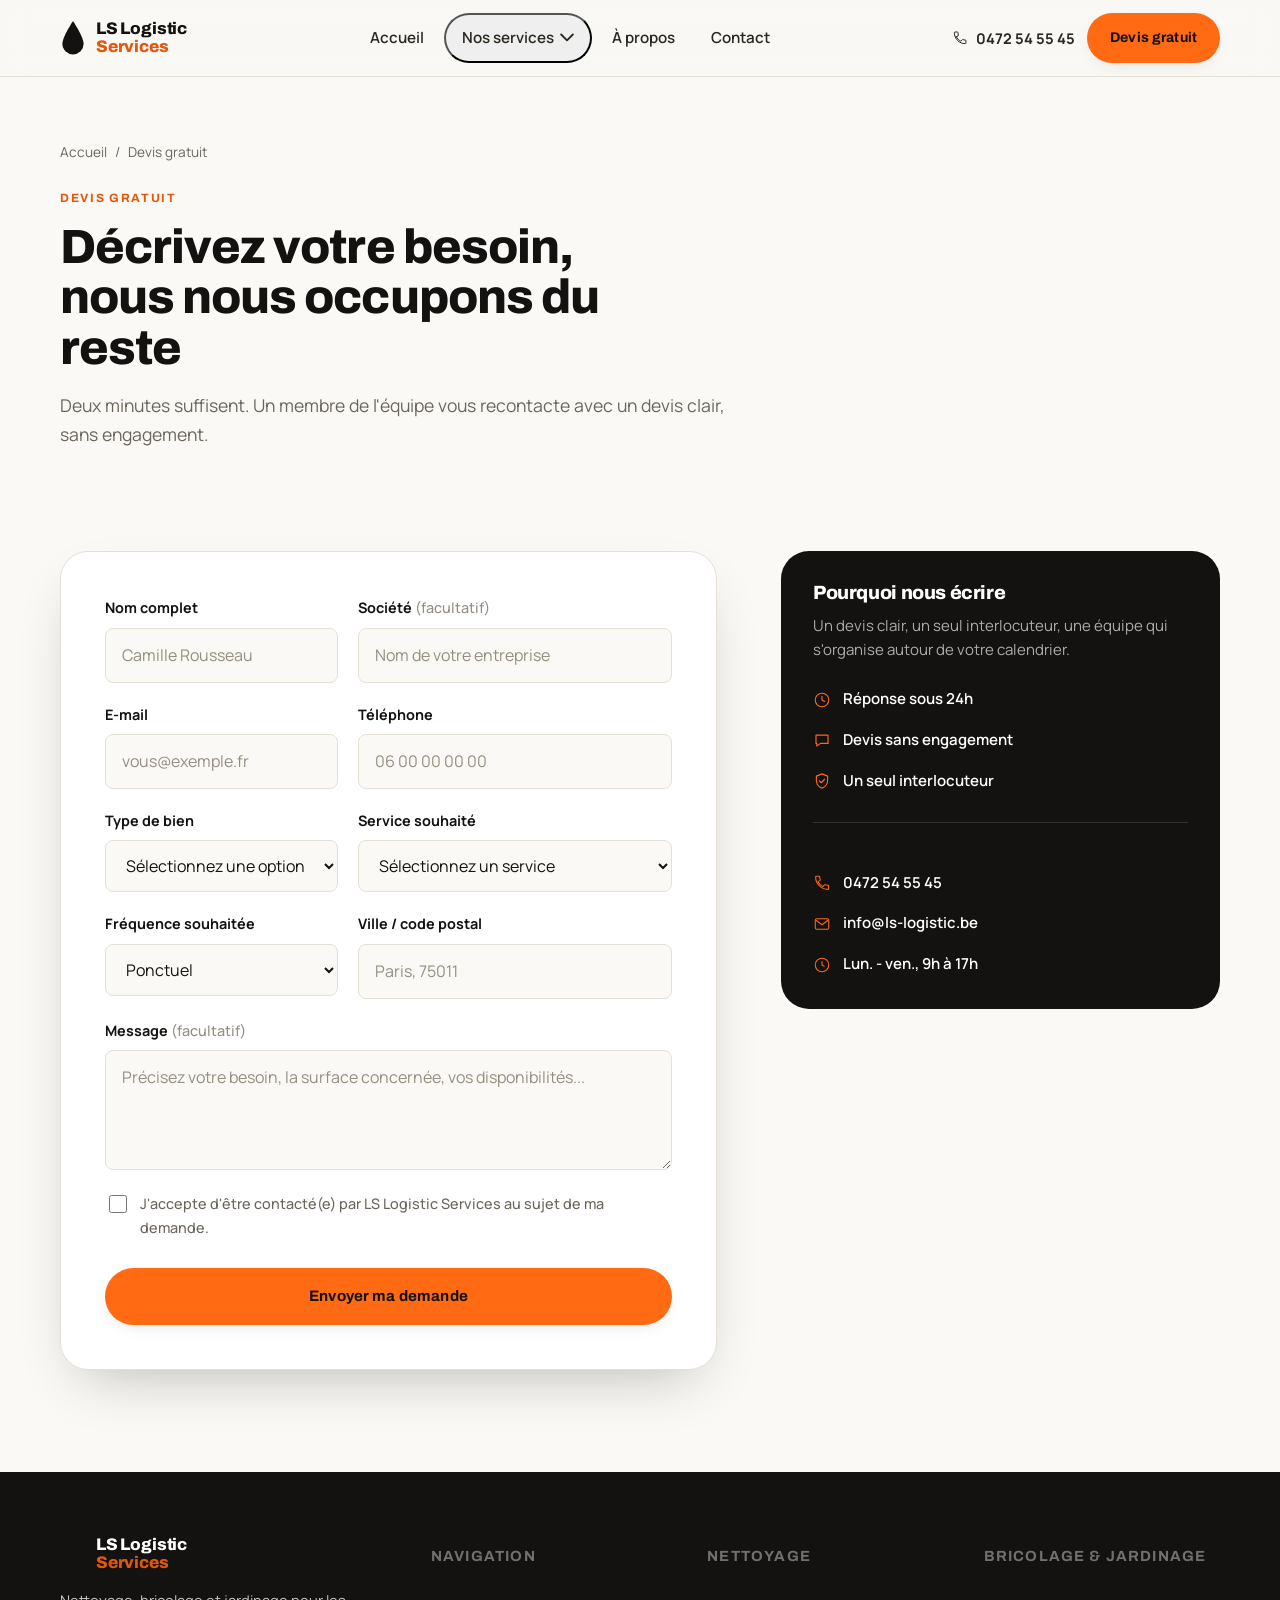
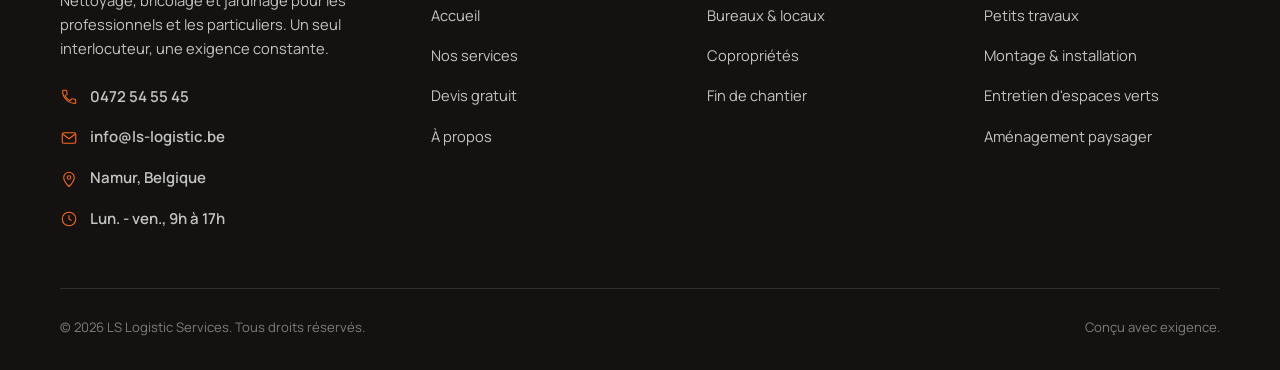
==== commit dabab7fb: "Lighten hero scrim further, fix phone number Scrim: roughly halves the overlay's opacity again so th" ====
--- a/devis.html
+++ b/devis.html
@@ -56,9 +56,9 @@
     </nav>
 
     <div class="nav-actions">
-      <a href="tel:+32495193911" class="nav-phone">
+      <a href="tel:+32472545545" class="nav-phone">
         <svg width="16" height="16" viewBox="0 0 24 24" fill="none" aria-hidden="true"><path d="M6.6 10.2c1.4 2.8 3.8 5.2 6.6 6.6l2.2-2.2c.3-.3.7-.4 1-.2 1.1.4 2.3.6 3.5.6.6 0 1 .4 1 1V19.5c0 .6-.4 1-1 1C10.9 20.5 3.5 13.1 3.5 4c0-.6.4-1 1-1H8c.6 0 1 .4 1 1 0 1.2.2 2.4.6 3.5.1.3 0 .7-.2 1L6.6 10.2Z" stroke="currentColor" stroke-width="1.5" stroke-linejoin="round" stroke-linecap="round"/></svg>
-        +32 495 19 39 11
+        0472 54 55 45
       </a>
       <a href="devis.html" class="btn btn-primary nav-cta">Devis gratuit</a>
       <button class="nav-toggle" data-nav-toggle type="button" aria-label="Ouvrir le menu" aria-expanded="false">
@@ -220,9 +220,9 @@
           </div>
           <div style="margin-top:28px;padding-top:24px;border-top:1px solid rgba(255,255,255,0.14);">
             <div class="side-contact">
-              <a href="tel:+32495193911">
+              <a href="tel:+32472545545">
                 <svg viewBox="0 0 24 24" fill="none" aria-hidden="true"><path d="M6.6 10.2c1.4 2.8 3.8 5.2 6.6 6.6l2.2-2.2c.3-.3.7-.4 1-.2 1.1.4 2.3.6 3.5.6.6 0 1 .4 1 1V19.5c0 .6-.4 1-1 1C10.9 20.5 3.5 13.1 3.5 4c0-.6.4-1 1-1H8c.6 0 1 .4 1 1 0 1.2.2 2.4.6 3.5.1.3 0 .7-.2 1L6.6 10.2Z" stroke="currentColor" stroke-width="1.4" stroke-linejoin="round" stroke-linecap="round"/></svg>
-                +32 495 19 39 11
+                0472 54 55 45
               </a>
               <a href="mailto:info@ls-logistic.be">
                 <svg viewBox="0 0 24 24" fill="none" aria-hidden="true"><rect x="3" y="5" width="18" height="14" rx="2" stroke="currentColor" stroke-width="1.4"/><path d="M4 7L12 13L20 7" stroke="currentColor" stroke-width="1.4" stroke-linecap="round" stroke-linejoin="round"/></svg>
@@ -252,9 +252,9 @@
         </a>
         <p>Nettoyage, bricolage et jardinage pour les professionnels et les particuliers. Un seul interlocuteur, une exigence constante.</p>
         <div class="side-contact" style="margin-top:24px;">
-          <a href="tel:+32495193911">
+          <a href="tel:+32472545545">
             <svg viewBox="0 0 24 24" fill="none" aria-hidden="true"><path d="M6.6 10.2c1.4 2.8 3.8 5.2 6.6 6.6l2.2-2.2c.3-.3.7-.4 1-.2 1.1.4 2.3.6 3.5.6.6 0 1 .4 1 1V19.5c0 .6-.4 1-1 1C10.9 20.5 3.5 13.1 3.5 4c0-.6.4-1 1-1H8c.6 0 1 .4 1 1 0 1.2.2 2.4.6 3.5.1.3 0 .7-.2 1L6.6 10.2Z" stroke="currentColor" stroke-width="1.4" stroke-linejoin="round" stroke-linecap="round"/></svg>
-            +32 495 19 39 11
+            0472 54 55 45
           </a>
           <a href="mailto:info@ls-logistic.be">
             <svg viewBox="0 0 24 24" fill="none" aria-hidden="true"><rect x="3" y="5" width="18" height="14" rx="2" stroke="currentColor" stroke-width="1.4"/><path d="M4 7L12 13L20 7" stroke="currentColor" stroke-width="1.4" stroke-linecap="round" stroke-linejoin="round"/></svg>
--- a/assets/css/style.css
+++ b/assets/css/style.css
@@ -734,8 +734,8 @@
 .hero-scrim {
   position: absolute;
   inset: 0;
-  background: radial-gradient(60% 60% at 50% 45%, rgba(19, 18, 16, 0.16), rgba(19, 18, 16, 0.5) 75%),
-    linear-gradient(180deg, rgba(19, 18, 16, 0.26), rgba(19, 18, 16, 0.42) 70%, rgba(19, 18, 16, 0.6));
+  background: radial-gradient(60% 60% at 50% 45%, rgba(19, 18, 16, 0.08), rgba(19, 18, 16, 0.28) 75%),
+    linear-gradient(180deg, rgba(19, 18, 16, 0.14), rgba(19, 18, 16, 0.24) 70%, rgba(19, 18, 16, 0.36));
   pointer-events: none;
 }
 
@@ -754,6 +754,7 @@
 
 .hero-corridor-content h1 {
   color: var(--white);
+  text-shadow: 0 2px 20px rgba(19, 18, 16, 0.5);
 }
 
 .hero-corridor-content h1 em {
@@ -761,8 +762,9 @@
 }
 
 .hero-corridor-content .hero-sub {
-  color: rgba(255, 255, 255, 0.72);
+  color: rgba(255, 255, 255, 0.85);
   margin-inline: auto;
+  text-shadow: 0 1px 12px rgba(19, 18, 16, 0.55);
 }
 
 /* ------------------------- Logo strip / trust ------------------------- */
